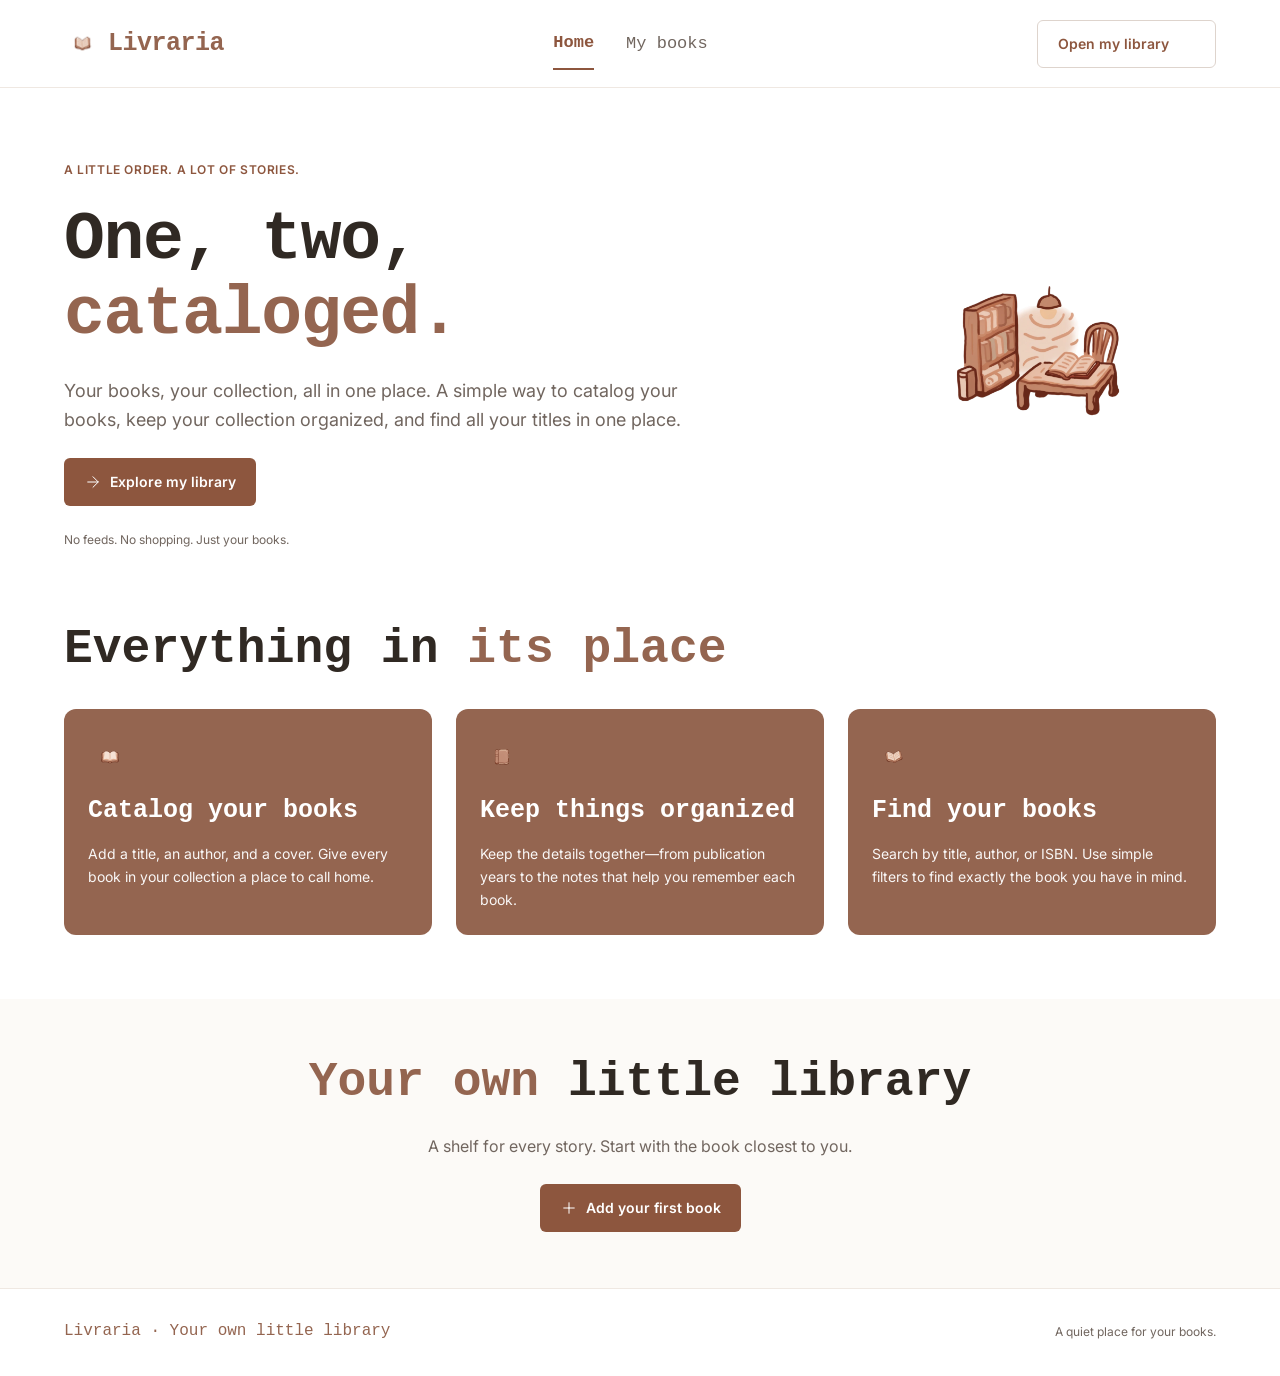
==== src/html/index.html @ e58db311 "feat: implement homepage" ====
<!DOCTYPE html>
<html lang="en">
<head>
  <meta charset="UTF-8">
  <meta name="viewport" content="width=device-width, initial-scale=1.0">
  <title>Livraria — A quiet place for your books</title>
  <link rel="stylesheet" href="../css/global.css">
  <link rel="stylesheet" href="../css/components.css">
  <link rel="stylesheet" href="../css/page-specific.css">
</head>
<body>
  <!-- Header / Navigation -->
  <header class="site-header">
    <a href="index.html" class="brand-logo" aria-label="Livraria Homepage">
      <img src="../assets/images/livraria-logo.png" alt="Livraria emblem" class="brand-logo-img">
      <span class="brand-logo-text">Livraria</span>
    </a>

    <nav class="nav-links" aria-label="Main Navigation">
      <a href="index.html" class="nav-link active" aria-current="page">Home</a>
      <a href="catalog.html" class="nav-link">My books</a>
    </nav>

    <div class="header-actions">
      <a href="catalog.html" class="btn btn-secondary">
        <span>Open my library</span>
        <img src="../assets/icons/arrow-right.svg" alt="" aria-hidden="true">
      </a>
      <button class="menu-btn" aria-label="Toggle mobile menu" aria-expanded="false">
        <img src="../assets/icons/menu.svg" alt="" aria-hidden="true">
      </button>
    </div>
  </header>

  <!-- Mobile Navigation Drawer -->
  <div class="mobile-nav-drawer" role="navigation" aria-label="Mobile Navigation">
    <a href="index.html" class="mobile-nav-link active">Home</a>
    <a href="catalog.html" class="mobile-nav-link">My books</a>
    <a href="add-book.html" class="mobile-nav-link">Add a book</a>
  </div>

  <main>
    <!-- Hero Section -->
    <section class="hero-section" aria-labelledby="hero-heading">
      <div class="hero-content">
        <span class="overline">A little order. A lot of stories.</span>
        <h1 id="hero-heading" class="hero-title">
          One, two, <span class="highlight">cataloged.</span>
        </h1>
        <p class="hero-description">
          Your books, your collection, all in one place. A simple way to catalog your books, keep your collection organized, and find all your titles in one place.
        </p>
        <div class="hero-actions">
          <a href="catalog.html" class="btn btn-primary">
            <img src="../assets/icons/arrow-right.svg" alt="" aria-hidden="true">
            <span>Explore my library</span>
          </a>
        </div>
        <p class="hero-note">No feeds. No shopping. Just your books.</p>
      </div>
      <div class="hero-illustration">
        <img src="../assets/images/hero-reading.png" alt="Illustration of person reading comfortably among books">
      </div>
    </section>

    <!-- Everything in its place (Benefits) -->
    <section class="benefits-section" aria-labelledby="benefits-heading">
      <h2 id="benefits-heading" class="benefits-title">
        Everything in <span class="highlight">its place</span>
      </h2>
      <div class="benefits-grid">
        <article class="benefit-card">
          <div class="benefit-icon-well">
            <img src="../assets/images/catalog-books.png" alt="" aria-hidden="true">
          </div>
          <h3 class="benefit-card-title">Catalog your books</h3>
          <p class="benefit-card-desc">
            Add a title, an author, and a cover. Give every book in your collection a place to call home.
          </p>
        </article>

        <article class="benefit-card">
          <div class="benefit-icon-well">
            <img src="../assets/images/organized-books.png" alt="" aria-hidden="true">
          </div>
          <h3 class="benefit-card-title">Keep things organized</h3>
          <p class="benefit-card-desc">
            Keep the details together—from publication years to the notes that help you remember each book.
          </p>
        </article>

        <article class="benefit-card">
          <div class="benefit-icon-well">
            <img src="../assets/images/search-books.png" alt="" aria-hidden="true">
          </div>
          <h3 class="benefit-card-title">Find your books</h3>
          <p class="benefit-card-desc">
            Search by title, author, or ISBN. Use simple filters to find exactly the book you have in mind.
          </p>
        </article>
      </div>
    </section>

    <!-- Bottom CTA Banner -->
    <section class="home-cta-section" aria-labelledby="cta-heading">
      <h2 id="cta-heading" class="home-cta-title">
        <span class="highlight">Your own</span> little library
      </h2>
      <p class="home-cta-desc">
        A shelf for every story. Start with the book closest to you.
      </p>
      <a href="add-book.html" class="btn btn-primary">
        <img src="../assets/icons/plus.svg" alt="" aria-hidden="true">
        <span>Add your first book</span>
      </a>
    </section>
  </main>

  <!-- Footer -->
  <footer class="site-footer">
    <p class="footer-title">Livraria · Your own little library</p>
    <p class="footer-tagline">A quiet place for your books.</p>
  </footer>

  <script type="module" src="../js/global.js"></script>
</body>
</html>
---- src/css/global.css ----
@import url("https://fonts.googleapis.com/css2?family=Hannari&family=Inter:wght@400;500;600;700&display=swap");

:root {
  /* Color Palette from Figma */
  --color-primary-action: #8D563E;
  --color-brand-emphasis: #946550;
  --color-text-ink: #302923;
  --color-text-secondary: #71665F;
  --color-surface-paper: #FCFAF7;
  --color-surface-warm: #F7EBE3;
  --color-surface-white: #FFFFFF;
  --color-border-quiet: #DED4CD;
  --color-border-subtle: #EFE8E2;
  --color-destructive: #A83229;
  --color-destructive-surface: #FFF0ED;
  --color-btn-disabled-bg: #EAE4DF;
  --color-btn-disabled-text: #8A8078;

  /* Typography */
  --font-display: "Iosevka Charon", "Iosevka", "Courier New", monospace, serif;
  --font-editorial: "Hannari", "Georgia", serif;
  --font-ui: "Inter", -apple-system, BlinkMacSystemFont, "Segoe UI", Roboto, sans-serif;

  /* Spacing */
  --space-4: 4px;
  --space-8: 8px;
  --space-12: 12px;
  --space-16: 16px;
  --space-20: 20px;
  --space-24: 24px;
  --space-32: 32px;
  --space-40: 40px;
  --space-44: 44px;
  --space-48: 48px;
  --space-56: 56px;
  --space-64: 64px;
  --space-72: 72px;

  /* Border Radii */
  --radius-control: 6px;
  --radius-card: 12px;
  --radius-pill: 100px;
  --radius-book-cover: 2px 5px 5px 2px;

  /* Shadows */
  --shadow-card: 0px 16px 48px 0px rgba(48, 41, 35, 0.14);
  --shadow-book-cover: 3px 6px 12px 0px rgba(48, 41, 35, 0.14);
  --shadow-dropdown: 0px 8px 24px 0px rgba(48, 41, 35, 0.1);
}

/* Reset */
*, *::before, *::after {
  box-sizing: border-box;
  margin: 0;
  padding: 0;
}

html {
  font-size: 16px;
  scroll-behavior: smooth;
  -webkit-text-size-adjust: 100%;
}

body {
  font-family: var(--font-ui);
  background-color: var(--color-surface-white);
  color: var(--color-text-ink);
  line-height: 1.6;
  min-height: 100vh;
  display: flex;
  flex-direction: column;
}

a {
  color: inherit;
  text-decoration: none;
}

button {
  font-family: inherit;
  cursor: pointer;
  border: none;
  background: none;
}

input, select, textarea {
  font-family: inherit;
  font-size: 14px;
  color: var(--color-text-ink);
}

input:focus, select:focus, textarea:focus, button:focus-visible {
  outline: 2px solid var(--color-primary-action);
  outline-offset: 1px;
}

/* Navigation / Header */
.site-header {
  height: 88px;
  border-bottom: 1px solid var(--color-border-subtle);
  display: flex;
  align-items: center;
  justify-content: space-between;
  padding: 0 var(--space-64);
  background-color: var(--color-surface-white);
  position: sticky;
  top: 0;
  z-index: 50;
  width: 100%;
}

.brand-logo {
  display: flex;
  align-items: center;
  gap: var(--space-8);
  height: 32px;
}

.brand-logo-img {
  width: 36px;
  height: 31px;
  object-fit: contain;
}

.brand-logo-text {
  font-family: var(--font-display);
  font-weight: 700;
  font-size: 25px;
  color: var(--color-brand-emphasis);
  letter-spacing: -0.02em;
}

.nav-links {
  display: flex;
  align-items: center;
  gap: var(--space-32);
}

.nav-link {
  font-family: var(--font-display);
  font-size: 17px;
  color: var(--color-text-secondary);
  padding: var(--space-12) 0;
  transition: color 0.15s ease;
  position: relative;
}

.nav-link:hover {
  color: var(--color-primary-action);
}

.nav-link.active {
  font-weight: 700;
  color: var(--color-primary-action);
  border-bottom: 2px solid var(--color-primary-action);
}

.header-meta {
  display: flex;
  align-items: center;
  gap: var(--space-8);
  color: var(--color-text-secondary);
  font-size: 13px;
}

.header-meta img {
  width: 18px;
  height: 18px;
}

.menu-btn {
  display: none;
  width: 44px;
  height: 44px;
  align-items: center;
  justify-content: center;
  border-radius: var(--radius-control);
}

.menu-btn img {
  width: 24px;
  height: 24px;
}

/* Mobile Nav Drawer */
.mobile-nav-drawer {
  display: none;
  position: fixed;
  top: 76px;
  left: 0;
  width: 100%;
  background: var(--color-surface-white);
  border-bottom: 1px solid var(--color-border-subtle);
  padding: var(--space-24);
  box-shadow: var(--shadow-dropdown);
  flex-direction: column;
  gap: var(--space-16);
  z-index: 49;
}

.mobile-nav-drawer.open {
  display: flex;
}

.mobile-nav-link {
  font-family: var(--font-display);
  font-size: 20px;
  padding: var(--space-8) 0;
  color: var(--color-text-secondary);
  border-bottom: 1px solid var(--color-border-subtle);
}

.mobile-nav-link.active {
  color: var(--color-primary-action);
  font-weight: 700;
}

/* Footer */
.site-footer {
  height: 88px;
  border-top: 1px solid var(--color-border-subtle);
  display: flex;
  flex-wrap: wrap;
  align-items: center;
  justify-content: space-between;
  padding: var(--space-24) var(--space-64);
  background-color: var(--color-surface-white);
  margin-top: auto;
  width: 100%;
}

.footer-title {
  font-family: var(--font-display);
  color: var(--color-brand-emphasis);
  font-size: 16px;
}

.footer-tagline {
  color: var(--color-text-secondary);
  font-size: 12px;
}

/* Common Buttons */
.btn {
  display: inline-flex;
  align-items: center;
  justify-content: center;
  gap: var(--space-8);
  min-height: 48px;
  padding: 12px 20px;
  border-radius: var(--radius-control);
  font-weight: 600;
  font-size: 14px;
  line-height: 1;
  white-space: nowrap;
  transition: all 0.15s ease;
  user-select: none;
  text-decoration: none;
}

.btn img {
  width: 18px;
  height: 18px;
}

.btn-primary {
  background-color: var(--color-primary-action);
  color: var(--color-surface-white);
}

.btn-primary:hover {
  background-color: #7A4934;
}

.btn-secondary {
  background-color: var(--color-surface-white);
  border: 1px solid var(--color-border-quiet);
  color: var(--color-primary-action);
}

.btn-secondary:hover {
  background-color: var(--color-surface-paper);
}

.btn-destructive {
  background-color: var(--color-destructive);
  color: var(--color-surface-white);
}

.btn-destructive:hover {
  background-color: #902921;
}

.btn-disabled {
  background-color: var(--color-btn-disabled-bg);
  color: var(--color-btn-disabled-text);
  cursor: not-allowed;
}

.btn-back {
  display: inline-flex;
  align-items: center;
  gap: var(--space-8);
  min-height: 44px;
  font-weight: 500;
  font-size: 14px;
  color: var(--color-primary-action);
}

.btn-back:hover {
  text-decoration: underline;
}

.btn-back img {
  width: 18px;
  height: 18px;
}

/* Layout Utilities */
.page-container {
  max-width: 1280px;
  width: 100%;
  margin: 0 auto;
  padding: var(--space-44) var(--space-64) var(--space-64);
  flex: 1;
}

.page-header-block {
  display: flex;
  align-items: center;
  justify-content: space-between;
  gap: var(--space-24);
  margin-bottom: var(--space-32);
}

.page-title {
  font-family: var(--font-display);
  font-weight: 700;
  font-size: 48px;
  line-height: 1.15;
  color: var(--color-text-ink);
  letter-spacing: -0.02em;
}

.page-description {
  font-size: 16px;
  color: var(--color-text-secondary);
  margin-top: var(--space-8);
}

.overline {
  font-size: 12px;
  font-weight: 600;
  color: var(--color-primary-action);
  letter-spacing: 0.05em;
  text-transform: uppercase;
}

/* Responsive adjustments */
@media (max-width: 1024px) {
  .site-header {
    padding: 0 var(--space-40);
  }
  .site-footer {
    padding: var(--space-24) var(--space-40);
  }
  .page-container {
    padding: var(--space-32) var(--space-40) var(--space-48);
  }
  .page-title {
    font-size: 40px;
  }
}

@media (max-width: 768px) {
  .site-header {
    height: 76px;
    padding: 0 var(--space-24);
  }
  .nav-links, .header-meta, .site-header .btn {
    display: none;
  }
  .menu-btn {
    display: flex;
  }
  .site-footer {
    padding: var(--space-24);
    height: auto;
    gap: var(--space-12);
  }
  .page-container {
    padding: var(--space-24) var(--space-24) var(--space-40);
  }
  .page-header-block {
    flex-direction: column;
    align-items: flex-start;
  }
  .page-title {
    font-size: 32px;
  }
}
---- src/css/components.css ----
/* components.css — Reusable Livraria UI components */

/* --- Book Card & Cover --- */
.book-card {
  display: flex;
  flex-direction: column;
  gap: var(--space-12);
  width: 100%;
  cursor: pointer;
  text-decoration: none;
  color: inherit;
  transition: transform 0.15s ease;
}

.book-card:hover {
  transform: translateY(-2px);
}

.cover-well {
  background-color: var(--color-surface-paper);
  height: 284px;
  border-radius: var(--radius-card);
  display: flex;
  align-items: center;
  justify-content: center;
  position: relative;
  overflow: hidden;
  width: 100%;
}

.book-cover {
  width: 164px;
  height: 236px;
  border-radius: var(--radius-book-cover);
  padding: 20px;
  box-shadow: var(--shadow-book-cover);
  position: relative;
  display: flex;
  flex-direction: column;
  justify-content: space-between;
  align-items: center;
  text-align: center;
  overflow: hidden;
  user-select: none;
  background-color: #344F43;
}

.spine-rule {
  position: absolute;
  left: 5px;
  top: 0;
  bottom: 0;
  width: 2px;
  background: rgba(255, 255, 255, 0.2);
  z-index: 2;
}

.book-cover-title {
  font-family: var(--font-editorial);
  font-size: 22px;
  line-height: 1.18;
  color: #F8EBD2;
  word-break: break-word;
  z-index: 2;
}

.book-cover-emblem {
  width: 62px;
  height: 62px;
  display: flex;
  align-items: center;
  justify-content: center;
  z-index: 2;
}

.book-cover-emblem img {
  width: 100%;
  height: 100%;
  object-fit: contain;
}

.book-cover-author {
  font-family: var(--font-display);
  font-size: 12px;
  line-height: 1.2;
  color: #F8EBD2;
  word-break: break-word;
  z-index: 2;
}

.book-cover-img {
  position: absolute;
  inset: 0;
  width: 100%;
  height: 100%;
  object-fit: cover;
  z-index: 1;
}

.cover-placeholder {
  display: flex;
  flex-direction: column;
  align-items: center;
  justify-content: center;
  gap: var(--space-16);
  height: 100%;
  width: 100%;
}

.cover-placeholder img {
  width: 64px;
  height: 64px;
}

.cover-placeholder-text {
  font-family: var(--font-display);
  color: var(--color-brand-emphasis);
  font-size: 20px;
}

.book-info {
  display: flex;
  flex-direction: column;
  gap: 5px;
  width: 100%;
}

.book-title {
  font-family: var(--font-display);
  font-weight: 700;
  font-size: 24px;
  line-height: 1.15;
  color: var(--color-text-ink);
  word-break: break-word;
}

.book-author {
  font-size: 14px;
  line-height: 1.5;
  color: var(--color-text-secondary);
}

.book-year {
  font-size: 12px;
  color: var(--color-text-secondary);
}

/* --- Search Field --- */
.search-field-container {
  width: 100%;
  background: var(--color-surface-white);
  border: 1px solid var(--color-border-quiet);
  height: 52px;
  border-radius: var(--radius-control);
  display: flex;
  align-items: center;
  gap: var(--space-12);
  padding: 0 var(--space-16);
  transition: border-color 0.15s ease;
}

.search-field-container:focus-within,
.search-field-container.has-query {
  border: 2px solid var(--color-primary-action);
}

.search-icon {
  width: 20px;
  height: 20px;
  flex-shrink: 0;
}

.search-input {
  flex: 1;
  border: none;
  outline: none;
  font-size: 14px;
  color: var(--color-text-ink);
  background: transparent;
}

.search-input::placeholder {
  color: var(--color-text-secondary);
}

.search-clear-btn {
  width: 44px;
  height: 44px;
  display: none;
  align-items: center;
  justify-content: center;
  flex-shrink: 0;
  border-radius: var(--radius-control);
}

.search-clear-btn.visible {
  display: flex;
}

.search-clear-btn img {
  width: 18px;
  height: 18px;
}

.search-shortcut-badge {
  font-size: 12px;
  color: var(--color-text-secondary);
  white-space: nowrap;
}

/* --- Filter Row & Select Controls --- */
.filter-row {
  display: flex;
  flex-wrap: wrap;
  gap: var(--space-12);
  width: 100%;
}

.select-control-wrapper {
  position: relative;
  min-width: 160px;
}

.select-control {
  appearance: none;
  -webkit-appearance: none;
  background-color: var(--color-surface-white);
  border: 1px solid var(--color-border-quiet);
  border-radius: var(--radius-control);
  height: 48px;
  width: 100%;
  padding: 0 36px 0 12px;
  font-size: 13px;
  color: var(--color-text-ink);
  cursor: pointer;
  transition: all 0.15s ease;
}

.select-control.active-filter {
  background-color: var(--color-surface-warm);
  border-color: var(--color-primary-action);
  color: var(--color-primary-action);
}

.select-chevron {
  position: absolute;
  right: 12px;
  top: 50%;
  transform: translateY(-50%);
  width: 16px;
  height: 16px;
  pointer-events: none;
}

/* --- Applied Filters & Chips --- */
.applied-filters-row {
  display: none;
  flex-wrap: wrap;
  align-items: center;
  gap: var(--space-12);
  width: 100%;
  margin-top: var(--space-4);
}

.applied-filters-row.visible {
  display: flex;
}

.filter-chip {
  background-color: var(--color-surface-warm);
  display: inline-flex;
  align-items: center;
  gap: var(--space-8);
  min-height: 44px;
  padding: 8px 12px;
  border-radius: var(--radius-pill);
  font-size: 12px;
  color: var(--color-primary-action);
}

.filter-chip-remove {
  width: 14px;
  height: 14px;
  display: inline-flex;
  align-items: center;
  justify-content: center;
  cursor: pointer;
}

.filter-chip-remove img {
  width: 14px;
  height: 14px;
}

.btn-clear-filters {
  min-height: 44px;
  display: inline-flex;
  align-items: center;
  color: var(--color-primary-action);
  font-weight: 600;
  font-size: 13px;
  cursor: pointer;
}

.btn-clear-filters:hover {
  text-decoration: underline;
}

/* --- Form Fields & Validation --- */
.form-group {
  display: flex;
  flex-direction: column;
  gap: var(--space-8);
  width: 100%;
}

.field-label {
  font-weight: 600;
  font-size: 14px;
  color: var(--color-text-ink);
  line-height: 1.5;
}

.field-label .required-star {
  color: var(--color-primary-action);
}

.field-label .optional-tag {
  color: var(--color-text-secondary);
  font-weight: 400;
}

.input-control {
  background-color: var(--color-surface-white);
  border: 1px solid var(--color-border-quiet);
  border-radius: var(--radius-control);
  min-height: 48px;
  padding: 14px;
  font-size: 14px;
  color: var(--color-text-ink);
  width: 100%;
  transition: border-color 0.15s ease;
}

textarea.input-control {
  min-height: 164px;
  resize: vertical;
  line-height: 1.6;
}

.input-control:focus {
  border: 2px solid var(--color-primary-action);
  outline: none;
}

.form-group.has-error .input-control {
  border-color: var(--color-destructive);
}

.field-guidance {
  font-size: 12px;
  color: var(--color-text-secondary);
  line-height: 1.5;
}

.field-error-message {
  font-size: 12px;
  color: var(--color-destructive);
  line-height: 1.5;
  display: none;
}

.form-group.has-error .field-error-message {
  display: block;
}

.form-group.has-error .field-guidance {
  display: none;
}

/* --- Cover Upload Dropzone --- */
.upload-dropzone {
  background-color: var(--color-surface-paper);
  border: 1px dashed var(--color-border-quiet);
  border-radius: var(--radius-card);
  padding: var(--space-24);
  min-height: 220px;
  display: flex;
  flex-direction: column;
  align-items: center;
  justify-content: center;
  gap: var(--space-16);
  text-align: center;
  cursor: pointer;
  transition: all 0.15s ease;
  position: relative;
}

.upload-dropzone.drag-over {
  border-color: var(--color-primary-action);
  background-color: var(--color-surface-warm);
}

.upload-icon-well {
  background-color: var(--color-surface-warm);
  width: 56px;
  height: 56px;
  border-radius: var(--radius-pill);
  display: flex;
  align-items: center;
  justify-content: center;
}

.upload-icon-well img {
  width: 26px;
  height: 26px;
}

.upload-prompt {
  font-size: 13px;
  color: var(--color-text-secondary);
  line-height: 1.5;
}

.file-input-hidden {
  position: absolute;
  inset: 0;
  width: 100%;
  height: 100%;
  opacity: 0;
  cursor: pointer;
}

.upload-error-alert {
  background-color: var(--color-destructive-surface);
  padding: var(--space-16);
  border-radius: var(--radius-control);
  color: var(--color-destructive);
  font-size: 13px;
  width: 100%;
  display: none;
}

.upload-error-alert.visible {
  display: block;
}

/* Uploaded Preview in Edit/Add Book */
.uploaded-preview-container {
  display: none;
  flex-direction: column;
  align-items: center;
  gap: var(--space-16);
  width: 100%;
}

.uploaded-preview-container.has-preview {
  display: flex;
}

.mini-book-cover {
  width: 130px;
  height: 187px;
  border-radius: var(--radius-book-cover);
  padding: 15px;
  box-shadow: var(--shadow-book-cover);
  position: relative;
  display: flex;
  flex-direction: column;
  justify-content: space-between;
  align-items: center;
  text-align: center;
  overflow: hidden;
  background-color: #344F43;
}

.mini-book-cover .book-cover-title {
  font-size: 17px;
}

.mini-book-cover .book-cover-emblem {
  width: 49px;
  height: 49px;
}

.mini-book-cover .book-cover-author {
  font-size: 10px;
}

.upload-file-meta {
  font-size: 13px;
  color: var(--color-text-secondary);
  text-align: center;
}

.btn-remove-cover {
  color: var(--color-destructive);
  font-weight: 600;
  font-size: 13px;
  cursor: pointer;
}

.btn-remove-cover:hover {
  text-decoration: underline;
}

/* --- Delete Confirmation Dialog Modal --- */
.modal-backdrop {
  position: fixed;
  inset: 0;
  background-color: rgba(48, 41, 35, 0.4);
  backdrop-filter: blur(2px);
  display: flex;
  align-items: center;
  justify-content: center;
  z-index: 100;
  opacity: 0;
  pointer-events: none;
  transition: opacity 0.2s ease;
  padding: var(--space-24);
}

.modal-backdrop.open {
  opacity: 1;
  pointer-events: auto;
}

.modal-dialog {
  background-color: var(--color-surface-white);
  border-radius: var(--radius-card);
  padding: var(--space-32);
  box-shadow: var(--shadow-card);
  width: 500px;
  max-width: 100%;
  display: flex;
  flex-direction: column;
  gap: var(--space-24);
  transform: translateY(12px);
  transition: transform 0.2s ease;
}

.modal-backdrop.open .modal-dialog {
  transform: translateY(0);
}

.dialog-header {
  display: flex;
  align-items: center;
  justify-content: space-between;
  width: 100%;
}

.destructive-symbol {
  background-color: var(--color-destructive-surface);
  width: 48px;
  height: 48px;
  border-radius: var(--radius-pill);
  display: flex;
  align-items: center;
  justify-content: center;
}

.destructive-symbol img {
  width: 22px;
  height: 22px;
}

.dialog-close-btn {
  width: 44px;
  height: 44px;
  display: flex;
  align-items: center;
  justify-content: center;
  border-radius: var(--radius-control);
}

.dialog-close-btn img {
  width: 20px;
  height: 20px;
}

.dialog-body {
  display: flex;
  flex-direction: column;
  gap: var(--space-12);
}

.dialog-title {
  font-family: var(--font-display);
  font-weight: 700;
  font-size: 32px;
  line-height: 1.15;
  color: var(--color-text-ink);
}

.dialog-desc {
  font-size: 14px;
  color: var(--color-text-secondary);
  line-height: 1.6;
}

.dialog-book-preview {
  background-color: var(--color-surface-paper);
  border-radius: var(--radius-control);
  padding: var(--space-16);
  display: flex;
  align-items: center;
  gap: var(--space-16);
  width: 100%;
}

.dialog-mini-cover {
  width: 52px;
  height: 75px;
  border-radius: var(--radius-book-cover);
  padding: 6px;
  box-shadow: var(--shadow-book-cover);
  position: relative;
  display: flex;
  flex-direction: column;
  justify-content: space-between;
  align-items: center;
  text-align: center;
  background-color: #344F43;
  flex-shrink: 0;
  overflow: hidden;
}

.dialog-mini-cover .book-cover-title {
  font-size: 7px;
}

.dialog-mini-cover .book-cover-emblem {
  width: 20px;
  height: 20px;
}

.dialog-mini-cover .book-cover-author {
  font-size: 4px;
}

.dialog-book-summary {
  display: flex;
  flex-direction: column;
  gap: 6px;
}

.dialog-book-title {
  font-family: var(--font-display);
  font-weight: 700;
  font-size: 22px;
  color: var(--color-text-ink);
}

.dialog-book-author {
  font-size: 12px;
  color: var(--color-text-secondary);
}

.dialog-actions {
  display: flex;
  flex-direction: column;
  gap: var(--space-12);
  width: 100%;
}

.dialog-actions .btn {
  width: 100%;
}
---- src/css/page-specific.css ----
/* page-specific.css — Screen-specific layouts & responsive adjustments */

/* ==========================================================================
   Home / Landing Page
   ========================================================================== */
.hero-section {
  display: flex;
  align-items: center;
  justify-content: space-between;
  gap: var(--space-48);
  padding: var(--space-72) var(--space-64);
  width: 100%;
}

.hero-content {
  flex: 1;
  display: flex;
  flex-direction: column;
  gap: var(--space-24);
  max-width: 650px;
}

.hero-title {
  font-family: var(--font-display);
  font-size: 68px;
  line-height: 1.1;
  color: var(--color-text-ink);
  letter-spacing: -0.02em;
}

.hero-title .highlight {
  font-weight: 700;
  color: var(--color-brand-emphasis);
}

.hero-description {
  font-size: 18px;
  line-height: 1.6;
  color: var(--color-text-secondary);
}

.hero-actions {
  display: flex;
  align-items: center;
  gap: var(--space-16);
}

.hero-note {
  font-size: 12px;
  color: var(--color-text-secondary);
}

.hero-illustration {
  width: 340px;
  height: 265px;
  flex-shrink: 0;
  display: flex;
  align-items: center;
  justify-content: center;
}

.hero-illustration img {
  width: 100%;
  height: 100%;
  object-fit: contain;
}

/* Benefits Section */
.benefits-section {
  display: flex;
  flex-direction: column;
  gap: var(--space-32);
  padding: 0 var(--space-64) var(--space-64);
  width: 100%;
}

.benefits-title {
  font-family: var(--font-display);
  font-size: 48px;
  line-height: 1.15;
  color: var(--color-text-ink);
}

.benefits-title .highlight {
  font-weight: 700;
  color: var(--color-brand-emphasis);
}

.benefits-grid {
  display: grid;
  grid-template-columns: repeat(3, 1fr);
  gap: var(--space-24);
  width: 100%;
}

.benefit-card {
  background-color: var(--color-brand-emphasis);
  border-radius: var(--radius-card);
  padding: var(--space-24);
  color: var(--color-surface-white);
  display: flex;
  flex-direction: column;
  gap: var(--space-16);
}

.benefit-icon-well {
  height: 48px;
  display: flex;
  align-items: center;
}

.benefit-icon-well img {
  height: 32px;
  width: 44px;
  object-fit: contain;
}

.benefit-card-title {
  font-family: var(--font-display);
  font-weight: 700;
  font-size: 25px;
  line-height: 1.15;
}

.benefit-card-desc {
  font-size: 14px;
  line-height: 1.65;
  opacity: 0.95;
}

/* Home CTA Banner */
.home-cta-section {
  background-color: var(--color-surface-paper);
  padding: var(--space-56) var(--space-64);
  display: flex;
  flex-direction: column;
  align-items: center;
  gap: var(--space-24);
  text-align: center;
  width: 100%;
}

.home-cta-title {
  font-family: var(--font-display);
  font-size: 48px;
  line-height: 1.15;
}

.home-cta-title .highlight {
  font-weight: 700;
  color: var(--color-brand-emphasis);
}

.home-cta-desc {
  font-size: 16px;
  color: var(--color-text-secondary);
}

/* ==========================================================================
   Catalog Page
   ========================================================================== */
.catalog-toolbar {
  display: flex;
  flex-direction: column;
  gap: var(--space-16);
  width: 100%;
  margin-bottom: var(--space-32);
}

.catalog-summary-bar {
  display: flex;
  align-items: center;
  justify-content: space-between;
  width: 100%;
  font-weight: 600;
  font-size: 14px;
  color: var(--color-text-ink);
  margin-bottom: var(--space-24);
}

.catalog-grid-icon img {
  width: 18px;
  height: 18px;
}

.catalog-results-sublink {
  color: var(--color-primary-action);
  font-weight: 600;
  font-size: 13px;
  cursor: pointer;
}

.catalog-results-sublink:hover {
  text-decoration: underline;
}

.books-grid {
  display: grid;
  grid-template-columns: repeat(4, 1fr);
  gap: var(--space-24);
  width: 100%;
}

/* Empty State / No Results */
.empty-state-container {
  display: flex;
  flex-direction: column;
  align-items: center;
  text-align: center;
  padding: var(--space-56) 0;
  gap: var(--space-24);
  width: 100%;
}

.empty-state-icon-well {
  background-color: var(--color-surface-warm);
  width: 96px;
  height: 96px;
  border-radius: var(--radius-pill);
  display: flex;
  align-items: center;
  justify-content: center;
}

.empty-state-icon-well img {
  width: 40px;
  height: 40px;
}

.empty-state-illustration {
  width: 140px;
  height: 100px;
  display: flex;
  align-items: center;
  justify-content: center;
}

.empty-state-illustration img {
  width: 100%;
  height: 100%;
  object-fit: contain;
}

.empty-state-message {
  display: flex;
  flex-direction: column;
  gap: var(--space-12);
  max-width: 480px;
}

.empty-state-title {
  font-family: var(--font-display);
  font-weight: 700;
  font-size: 36px;
  line-height: 1.15;
  color: var(--color-text-ink);
}

.empty-state-desc {
  font-size: 15px;
  line-height: 1.6;
  color: var(--color-text-secondary);
}

.start-simple-tip {
  background-color: var(--color-surface-paper);
  border-radius: var(--radius-card);
  padding: var(--space-24);
  display: flex;
  flex-direction: column;
  gap: var(--space-8);
  width: 100%;
  margin-top: var(--space-32);
}

.start-simple-tip-title {
  font-family: var(--font-display);
  font-weight: 700;
  font-size: 22px;
  color: var(--color-brand-emphasis);
}

.start-simple-tip-desc {
  font-size: 14px;
  color: var(--color-text-secondary);
  line-height: 1.6;
}

/* ==========================================================================
   Add & Edit Book Form Pages
   ========================================================================== */
.form-layout {
  display: flex;
  gap: var(--space-40);
  width: 100%;
}

.form-fields-column {
  flex: 1;
  display: flex;
  flex-direction: column;
  gap: var(--space-32);
}

.form-cover-column {
  width: 284px;
  flex-shrink: 0;
  display: flex;
  flex-direction: column;
  gap: var(--space-16);
}

.form-section {
  display: flex;
  flex-direction: column;
  gap: var(--space-20);
  width: 100%;
}

.form-section-title {
  font-family: var(--font-display);
  font-weight: 700;
  font-size: 26px;
  color: var(--color-text-ink);
}

.form-row {
  display: flex;
  gap: var(--space-20);
  width: 100%;
}

.form-row > * {
  flex: 1;
}

.form-actions-footer {
  border-top: 1px solid var(--color-border-quiet);
  padding-top: var(--space-24);
  display: flex;
  flex-direction: column;
  gap: var(--space-16);
  width: 100%;
  margin-top: var(--space-32);
}

.form-actions-row {
  display: flex;
  align-items: center;
  justify-content: flex-end;
  gap: var(--space-12);
  width: 100%;
}

.form-actions-guidance {
  font-size: 12px;
  color: var(--color-text-secondary);
  text-align: right;
  width: 100%;
}

/* ==========================================================================
   Book Details Page
   ========================================================================== */
.details-layout {
  display: flex;
  gap: var(--space-48);
  width: 100%;
  margin-top: var(--space-24);
}

.details-cover-column {
  width: 320px;
  flex-shrink: 0;
  display: flex;
  flex-direction: column;
  gap: var(--space-24);
}

.details-cover-well {
  background-color: var(--color-surface-paper);
  height: 440px;
  border-radius: var(--radius-card);
  display: flex;
  align-items: center;
  justify-content: center;
  width: 100%;
}

.details-book-cover {
  width: 232px;
  height: 334px;
  border-radius: var(--radius-book-cover);
  padding: 28px;
  box-shadow: var(--shadow-book-cover);
  position: relative;
  display: flex;
  flex-direction: column;
  justify-content: space-between;
  align-items: center;
  text-align: center;
  overflow: hidden;
  background-color: #344F43;
}

.details-book-cover .book-cover-title {
  font-size: 31px;
}

.details-book-cover .book-cover-emblem {
  width: 88px;
  height: 88px;
}

.details-book-cover .book-cover-author {
  font-size: 17px;
}

.library-status-badge {
  display: flex;
  align-items: center;
  gap: var(--space-8);
  color: var(--color-text-secondary);
  font-size: 13px;
  line-height: 1.5;
}

.library-status-badge img {
  width: 18px;
  height: 18px;
}

.details-content-column {
  flex: 1;
  display: flex;
  flex-direction: column;
  gap: var(--space-24);
}

.details-header-block {
  display: flex;
  flex-direction: column;
  gap: var(--space-12);
}

.details-title {
  font-family: var(--font-display);
  font-weight: 700;
  font-size: 52px;
  line-height: 1.15;
  color: var(--color-text-ink);
  letter-spacing: -0.02em;
}

.details-author {
  font-family: var(--font-editorial);
  font-size: 26px;
  line-height: 1.4;
  color: var(--color-brand-emphasis);
}

.details-actions-row {
  display: flex;
  align-items: center;
  gap: var(--space-12);
}

.bibliographic-section {
  display: flex;
  flex-direction: column;
  gap: var(--space-4);
  width: 100%;
  margin-top: var(--space-8);
}

.bibliographic-heading {
  font-family: var(--font-display);
  font-weight: 700;
  font-size: 26px;
  color: var(--color-text-ink);
  margin-bottom: var(--space-12);
}

.bibliographic-row {
  border-bottom: 1px solid var(--color-border-subtle);
  padding: var(--space-16) 0;
  display: flex;
  flex-direction: column;
  gap: var(--space-8);
}

.bibliographic-row.split-row {
  flex-direction: row;
  gap: var(--space-24);
  border-bottom: none;
  padding: 0;
}

.bibliographic-row.split-row > div {
  flex: 1;
  border-bottom: 1px solid var(--color-border-subtle);
  padding: var(--space-16) 0;
  display: flex;
  flex-direction: column;
  gap: var(--space-8);
}

.bib-label {
  font-size: 12px;
  color: var(--color-text-secondary);
}

.bib-value {
  font-size: 14px;
  color: var(--color-text-ink);
  line-height: 1.5;
}

.description-section {
  display: flex;
  flex-direction: column;
  gap: var(--space-12);
  width: 100%;
  margin-top: var(--space-12);
}

.description-heading {
  font-family: var(--font-display);
  font-weight: 700;
  font-size: 26px;
  color: var(--color-text-ink);
}

.description-text {
  font-size: 15px;
  line-height: 1.6;
  color: var(--color-text-secondary);
}

/* ==========================================================================
   404 Page
   ========================================================================== */
.error-page-container {
  display: flex;
  flex-direction: column;
  align-items: center;
  text-align: center;
  padding: var(--space-40) 0;
  gap: var(--space-8);
  width: 100%;
}

.error-code {
  font-family: var(--font-display);
  font-weight: 700;
  font-size: 72px;
  line-height: 1.1;
  color: var(--color-brand-emphasis);
}

.error-illustration {
  width: 230px;
  height: 179px;
  margin: var(--space-24) 0;
}

.error-illustration img {
  width: 100%;
  height: 100%;
  object-fit: contain;
}

.error-secondary-link {
  font-size: 14px;
  color: var(--color-primary-action);
  margin-top: var(--space-16);
  cursor: pointer;
}

.error-secondary-link:hover {
  text-decoration: underline;
}

/* ==========================================================================
   Responsive Breakpoints: Tablet (834px) & Mobile (390px)
   ========================================================================== */
@media (max-width: 1024px) {
  .hero-section {
    padding: var(--space-48) var(--space-40);
  }
  .hero-title {
    font-size: 52px;
  }
  .benefits-section {
    padding: 0 var(--space-40) var(--space-48);
  }
  .home-cta-section {
    padding: var(--space-48) var(--space-40);
  }
  .books-grid {
    grid-template-columns: repeat(3, 1fr);
    gap: var(--space-16);
  }
  .details-layout {
    gap: var(--space-32);
  }
  .details-cover-column {
    width: 280px;
  }
  .details-title {
    font-size: 44px;
  }
}

@media (max-width: 768px) {
  .hero-section {
    flex-direction: column;
    padding: var(--space-40) var(--space-24) var(--space-48);
    gap: var(--space-32);
  }
  .hero-title {
    font-size: 48px;
  }
  .hero-illustration {
    width: 258px;
    height: 200px;
  }
  .benefits-section {
    padding: 0 var(--space-24) var(--space-48);
  }
  .benefits-title {
    font-size: 36px;
  }
  .benefits-grid {
    grid-template-columns: 1fr;
    gap: var(--space-16);
  }
  .home-cta-section {
    padding: var(--space-40) var(--space-24);
  }
  .home-cta-title {
    font-size: 36px;
  }
  .books-grid {
    grid-template-columns: repeat(2, 1fr);
    gap: var(--space-16);
  }
  .form-layout {
    flex-direction: column;
    gap: var(--space-32);
  }
  .form-cover-column {
    width: 100%;
  }
  .form-row {
    flex-direction: column;
  }
  .details-layout {
    flex-direction: column;
    gap: var(--space-32);
  }
  .details-cover-column {
    width: 100%;
  }
  .details-cover-well {
    height: 360px;
  }
  .details-title {
    font-size: 36px;
  }
  .bibliographic-row.split-row {
    flex-direction: column;
    gap: 0;
  }
  .form-actions-row {
    flex-direction: column;
    width: 100%;
  }
  .form-actions-row .btn {
    width: 100%;
  }
  .form-actions-guidance {
    text-align: center;
  }
}
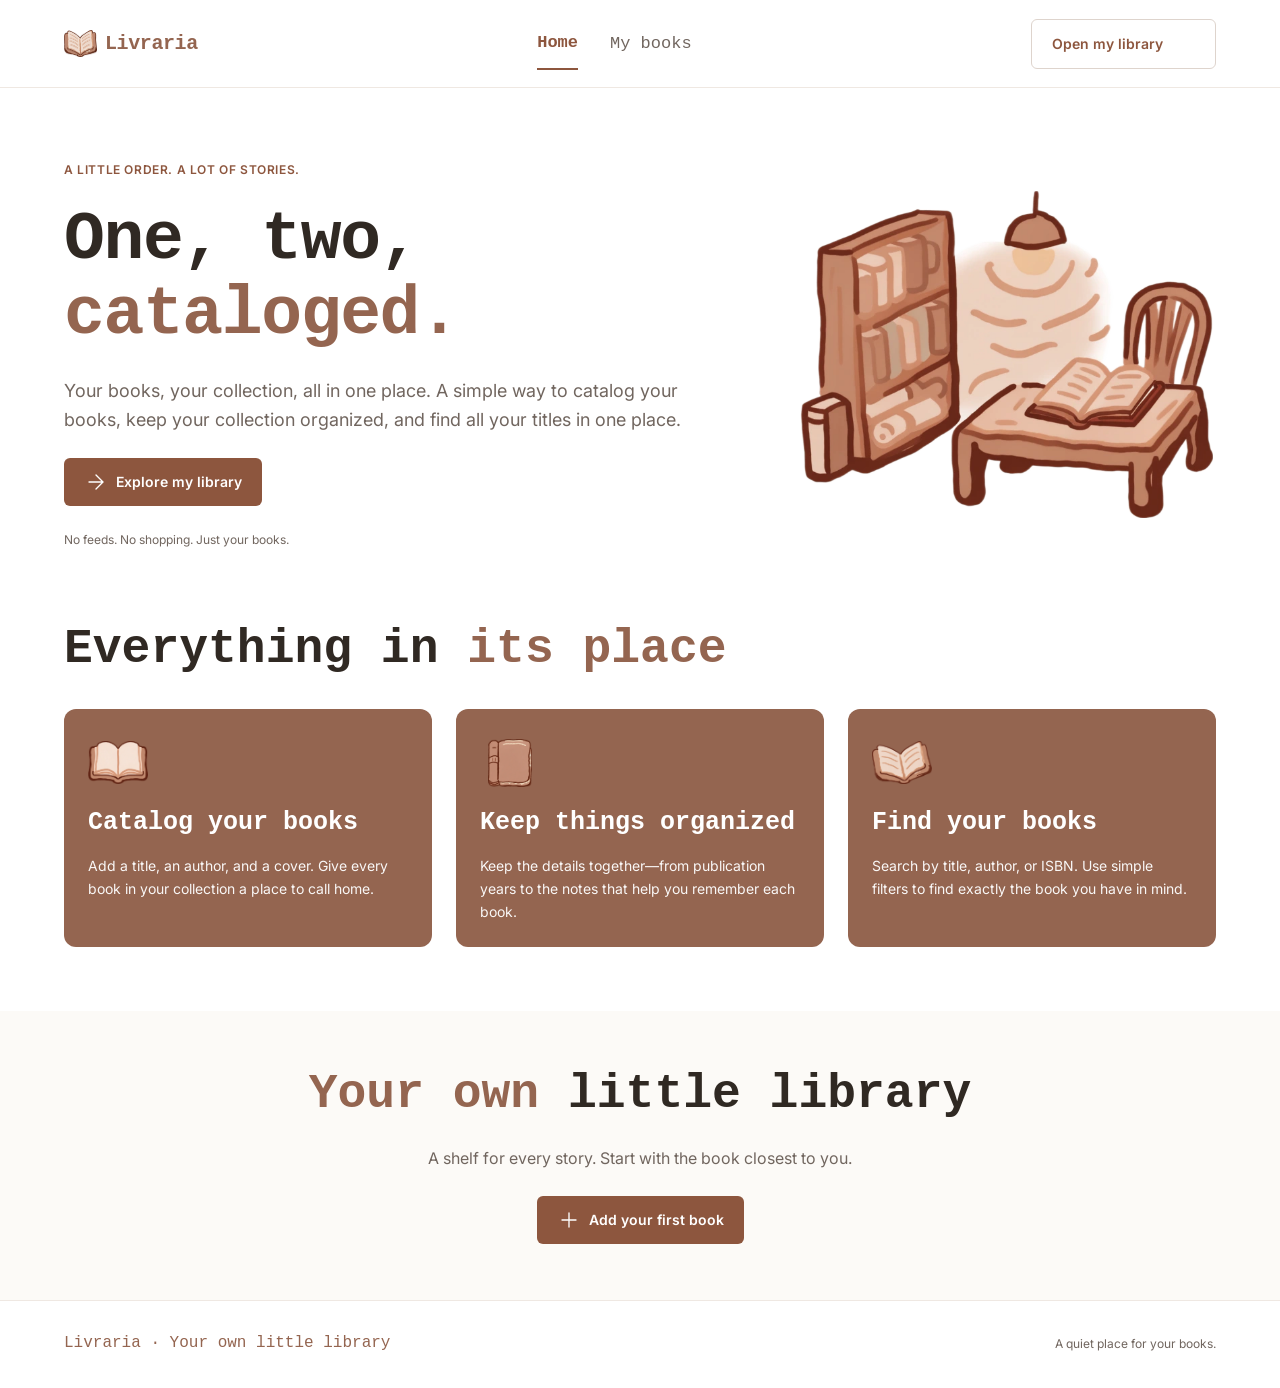
==== commit 3f57f60b: "fix: fix html routes to other html files" ====
--- a/src/html/index.html
+++ b/src/html/index.html
@@ -6,23 +6,23 @@
   <title>Livraria — A quiet place for your books</title>
   <link rel="stylesheet" href="../css/global.css">
   <link rel="stylesheet" href="../css/components.css">
-  <link rel="stylesheet" href="../css/page-specific.css">
+  <link rel="stylesheet" href="../css/index.css">
 </head>
 <body>
   <!-- Header / Navigation -->
   <header class="site-header">
-    <a href="index.html" class="brand-logo" aria-label="Livraria Homepage">
+    <a href="" class="brand-logo" aria-label="Livraria Homepage">
       <img src="../assets/images/livraria-logo.png" alt="Livraria emblem" class="brand-logo-img">
       <span class="brand-logo-text">Livraria</span>
     </a>
 
     <nav class="nav-links" aria-label="Main Navigation">
-      <a href="index.html" class="nav-link active" aria-current="page">Home</a>
-      <a href="catalog.html" class="nav-link">My books</a>
+      <a href="" class="nav-link active" aria-current="page">Home</a>
+      <a href="catalog" class="nav-link">My books</a>
     </nav>
 
     <div class="header-actions">
-      <a href="catalog.html" class="btn btn-secondary">
+      <a href="catalog" class="btn btn-secondary">
         <span>Open my library</span>
         <img src="../assets/icons/arrow-right.svg" alt="" aria-hidden="true">
       </a>
@@ -34,9 +34,9 @@
 
   <!-- Mobile Navigation Drawer -->
   <div class="mobile-nav-drawer" role="navigation" aria-label="Mobile Navigation">
-    <a href="index.html" class="mobile-nav-link active">Home</a>
-    <a href="catalog.html" class="mobile-nav-link">My books</a>
-    <a href="add-book.html" class="mobile-nav-link">Add a book</a>
+    <a href="index" class="mobile-nav-link active">Home</a>
+    <a href="catalog" class="mobile-nav-link">My books</a>
+    <a href="add" class="mobile-nav-link">Add a book</a>
   </div>
 
   <main>
@@ -51,7 +51,7 @@
           Your books, your collection, all in one place. A simple way to catalog your books, keep your collection organized, and find all your titles in one place.
         </p>
         <div class="hero-actions">
-          <a href="catalog.html" class="btn btn-primary">
+          <a href="catalog" class="btn btn-primary">
             <img src="../assets/icons/arrow-right.svg" alt="" aria-hidden="true">
             <span>Explore my library</span>
           </a>
@@ -109,7 +109,7 @@
       <p class="home-cta-desc">
         A shelf for every story. Start with the book closest to you.
       </p>
-      <a href="add-book.html" class="btn btn-primary">
+      <a href="add" class="btn btn-primary">
         <img src="../assets/icons/plus.svg" alt="" aria-hidden="true">
         <span>Add your first book</span>
       </a>
--- a/src/css/global.css
+++ b/src/css/global.css
@@ -113,19 +113,19 @@
   display: flex;
   align-items: center;
   gap: var(--space-8);
-  height: 32px;
+  height: 30px;
 }
 
 .brand-logo-img {
-  width: 36px;
-  height: 31px;
+  width: 33px;
+  height: 30px;
   object-fit: contain;
 }
 
 .brand-logo-text {
   font-family: var(--font-display);
   font-weight: 700;
-  font-size: 25px;
+  font-size: 20px;
   color: var(--color-brand-emphasis);
   letter-spacing: -0.02em;
 }
@@ -164,8 +164,8 @@
 }
 
 .header-meta img {
-  width: 18px;
-  height: 18px;
+  width: 24px;
+  height: 24px;
 }
 
 .menu-btn {
@@ -178,8 +178,8 @@
 }
 
 .menu-btn img {
-  width: 24px;
-  height: 24px;
+  width: 32px;
+  height: 32px;
 }
 
 /* Mobile Nav Drawer */
@@ -259,8 +259,8 @@
 }
 
 .btn img {
-  width: 18px;
-  height: 18px;
+  width: 24px;
+  height: 24px;
 }
 
 .btn-primary {
@@ -312,8 +312,8 @@
 }
 
 .btn-back img {
-  width: 18px;
-  height: 18px;
+  width: 24px;
+  height: 24px;
 }
 
 /* Layout Utilities */
@@ -364,7 +364,8 @@
   .site-footer {
     padding: var(--space-24) var(--space-40);
   }
-  .page-container {
+  .page-container,
+  .main-container {
     padding: var(--space-32) var(--space-40) var(--space-48);
   }
   .page-title {
@@ -377,7 +378,7 @@
     height: 76px;
     padding: 0 var(--space-24);
   }
-  .nav-links, .header-meta, .site-header .btn {
+  .nav-links, .header-meta, .site-header .btn, .site-header .library-status-badge {
     display: none;
   }
   .menu-btn {
@@ -387,8 +388,11 @@
     padding: var(--space-24);
     height: auto;
     gap: var(--space-12);
-  }
-  .page-container {
+    flex-direction: column;
+    text-align: center;
+  }
+  .page-container,
+  .main-container {
     padding: var(--space-24) var(--space-24) var(--space-40);
   }
   .page-header-block {
--- a/src/css/components.css
+++ b/src/css/components.css
@@ -18,7 +18,7 @@
 
 .cover-well {
   background-color: var(--color-surface-paper);
-  height: 284px;
+  height: 312px;
   border-radius: var(--radius-card);
   display: flex;
   align-items: center;
@@ -29,8 +29,8 @@
 }
 
 .book-cover {
-  width: 164px;
-  height: 236px;
+  width: 184px;
+  height: 264px;
   border-radius: var(--radius-book-cover);
   padding: 20px;
   box-shadow: var(--shadow-book-cover);
@@ -65,8 +65,8 @@
 }
 
 .book-cover-emblem {
-  width: 62px;
-  height: 62px;
+  width: 76px;
+  height: 76px;
   display: flex;
   align-items: center;
   justify-content: center;
@@ -108,8 +108,8 @@
 }
 
 .cover-placeholder img {
-  width: 64px;
-  height: 64px;
+  width: 80px;
+  height: 80px;
 }
 
 .cover-placeholder-text {
@@ -165,8 +165,8 @@
 }
 
 .search-icon {
-  width: 20px;
-  height: 20px;
+  width: 26px;
+  height: 26px;
   flex-shrink: 0;
 }
 
@@ -198,8 +198,8 @@
 }
 
 .search-clear-btn img {
-  width: 18px;
-  height: 18px;
+  width: 24px;
+  height: 24px;
 }
 
 .search-shortcut-badge {
@@ -247,8 +247,8 @@
   right: 12px;
   top: 50%;
   transform: translateY(-50%);
-  width: 16px;
-  height: 16px;
+  width: 22px;
+  height: 22px;
   pointer-events: none;
 }
 
@@ -288,8 +288,8 @@
 }
 
 .filter-chip-remove img {
-  width: 14px;
-  height: 14px;
+  width: 18px;
+  height: 18px;
 }
 
 .btn-clear-filters {
@@ -403,8 +403,8 @@
 
 .upload-icon-well {
   background-color: var(--color-surface-warm);
-  width: 56px;
-  height: 56px;
+  width: 72px;
+  height: 72px;
   border-radius: var(--radius-pill);
   display: flex;
   align-items: center;
@@ -412,8 +412,8 @@
 }
 
 .upload-icon-well img {
-  width: 26px;
-  height: 26px;
+  width: 36px;
+  height: 36px;
 }
 
 .upload-prompt {
@@ -667,3 +667,20 @@
 .dialog-actions .btn {
   width: 100%;
 }
+
+/* --- Accessible Focus & State Refinements --- */
+:focus-visible {
+  outline: 2px solid var(--color-primary-action);
+  outline-offset: 2px;
+}
+
+.btn:active {
+  transform: scale(0.99);
+}
+
+.filter-chip:focus-visible,
+.filter-chip-remove:focus-visible,
+.btn-clear-filters:focus-visible {
+  outline: 2px solid var(--color-primary-action);
+  outline-offset: 2px;
+}
--- a/src/css/index.css
+++ b/src/css/index.css
@@ -0,0 +1,202 @@
+/* index.css — Styles for Home / Landing Page */
+
+/* Hero Section */
+.hero-section {
+  display: flex;
+  align-items: center;
+  justify-content: space-between;
+  gap: var(--space-48);
+  padding: var(--space-72) var(--space-64);
+  width: 100%;
+}
+
+.hero-content {
+  flex: 1;
+  display: flex;
+  flex-direction: column;
+  gap: var(--space-24);
+  max-width: 650px;
+}
+
+.hero-title {
+  font-family: var(--font-display);
+  font-size: 68px;
+  line-height: 1.1;
+  color: var(--color-text-ink);
+  letter-spacing: -0.02em;
+}
+
+.hero-title .highlight {
+  font-weight: 700;
+  color: var(--color-brand-emphasis);
+}
+
+.hero-description {
+  font-size: 18px;
+  line-height: 1.6;
+  color: var(--color-text-secondary);
+}
+
+.hero-actions {
+  display: flex;
+  align-items: center;
+  gap: var(--space-16);
+}
+
+.hero-note {
+  font-size: 12px;
+  color: var(--color-text-secondary);
+}
+
+.hero-illustration {
+  width: 420px;
+  height: 327px;
+  flex-shrink: 0;
+  display: flex;
+  align-items: center;
+  justify-content: center;
+}
+
+.hero-illustration img {
+  width: 100%;
+  height: 100%;
+  object-fit: contain;
+}
+
+/* Benefits Section */
+.benefits-section {
+  display: flex;
+  flex-direction: column;
+  gap: var(--space-32);
+  padding: 0 var(--space-64) var(--space-64);
+  width: 100%;
+}
+
+.benefits-title {
+  font-family: var(--font-display);
+  font-size: 48px;
+  line-height: 1.15;
+  color: var(--color-text-ink);
+}
+
+.benefits-title .highlight {
+  font-weight: 700;
+  color: var(--color-brand-emphasis);
+}
+
+.benefits-grid {
+  display: grid;
+  grid-template-columns: repeat(3, 1fr);
+  gap: var(--space-24);
+  width: 100%;
+}
+
+.benefit-card {
+  background-color: var(--color-brand-emphasis);
+  border-radius: var(--radius-card);
+  padding: var(--space-24);
+  color: var(--color-surface-white);
+  display: flex;
+  flex-direction: column;
+  gap: var(--space-16);
+}
+
+.benefit-icon-well {
+  height: 60px;
+  display: flex;
+  align-items: center;
+}
+
+.benefit-icon-well img {
+  height: 48px;
+  width: 60px;
+  object-fit: contain;
+}
+
+.benefit-card-title {
+  font-family: var(--font-display);
+  font-weight: 700;
+  font-size: 25px;
+  line-height: 1.15;
+}
+
+.benefit-card-desc {
+  font-size: 14px;
+  line-height: 1.65;
+  opacity: 0.95;
+}
+
+/* Home CTA Banner */
+.home-cta-section {
+  background-color: var(--color-surface-paper);
+  padding: var(--space-56) var(--space-64);
+  display: flex;
+  flex-direction: column;
+  align-items: center;
+  gap: var(--space-24);
+  text-align: center;
+  width: 100%;
+}
+
+.home-cta-title {
+  font-family: var(--font-display);
+  font-size: 48px;
+  line-height: 1.15;
+}
+
+.home-cta-title .highlight {
+  font-weight: 700;
+  color: var(--color-brand-emphasis);
+}
+
+.home-cta-desc {
+  font-size: 16px;
+  color: var(--color-text-secondary);
+}
+
+/* Responsive Breakpoints */
+@media (max-width: 1024px) {
+  .hero-section {
+    padding: var(--space-48) var(--space-40);
+  }
+  .hero-title {
+    font-size: 52px;
+  }
+  .benefits-section {
+    padding: 0 var(--space-40) var(--space-48);
+  }
+  .home-cta-section {
+    padding: var(--space-48) var(--space-40);
+  }
+}
+
+@media (max-width: 768px) {
+  .hero-section {
+    flex-direction: column;
+    padding: var(--space-40) var(--space-24) var(--space-48);
+    gap: var(--space-32);
+  }
+  .hero-title {
+    font-size: 48px;
+  }
+  .hero-illustration {
+    width: 320px;
+    height: 249px;
+  }
+  .benefits-section {
+    padding: 0 var(--space-24) var(--space-48);
+  }
+  .benefits-title {
+    font-size: 36px;
+  }
+  .benefits-grid {
+    grid-template-columns: 1fr;
+    gap: var(--space-16);
+  }
+  .home-cta-section {
+    padding: var(--space-40) var(--space-24);
+  }
+  .home-cta-title {
+    font-size: 36px;
+  }
+}
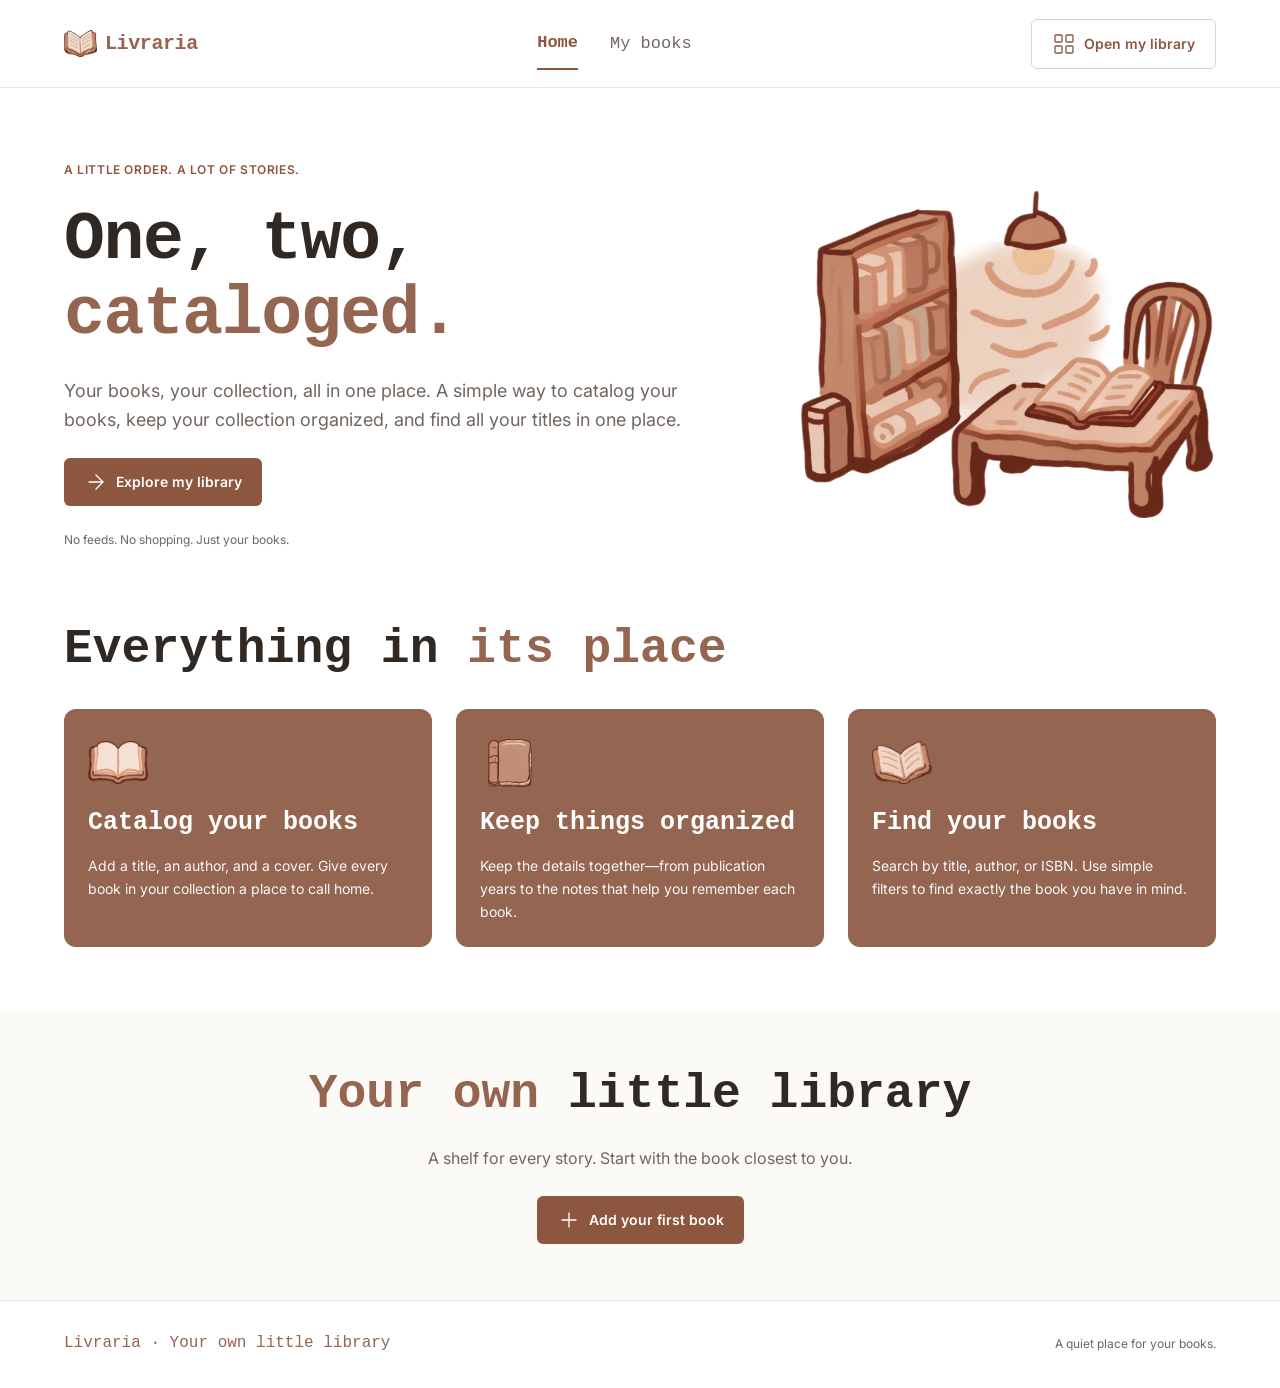
==== commit 1266e37e: "feat(navigation): update header meta sections to redirect to home page" ====
--- a/src/html/index.html
+++ b/src/html/index.html
@@ -23,8 +23,8 @@
 
     <div class="header-actions">
       <a href="catalog" class="btn btn-secondary">
+        <img src="../assets/icons/layout-grid.svg" id="libraryIcon" alt="" aria-hidden="true">
         <span>Open my library</span>
-        <img src="../assets/icons/arrow-right.svg" alt="" aria-hidden="true">
       </a>
       <button class="menu-btn" aria-label="Toggle mobile menu" aria-expanded="false">
         <img src="../assets/icons/menu.svg" alt="" aria-hidden="true">
--- a/src/css/components.css
+++ b/src/css/components.css
@@ -42,7 +42,7 @@
   text-align: center;
   overflow: hidden;
   user-select: none;
-  background-color: #344F43;
+  background-color: #8D563E;
 }
 
 .spine-rule {
